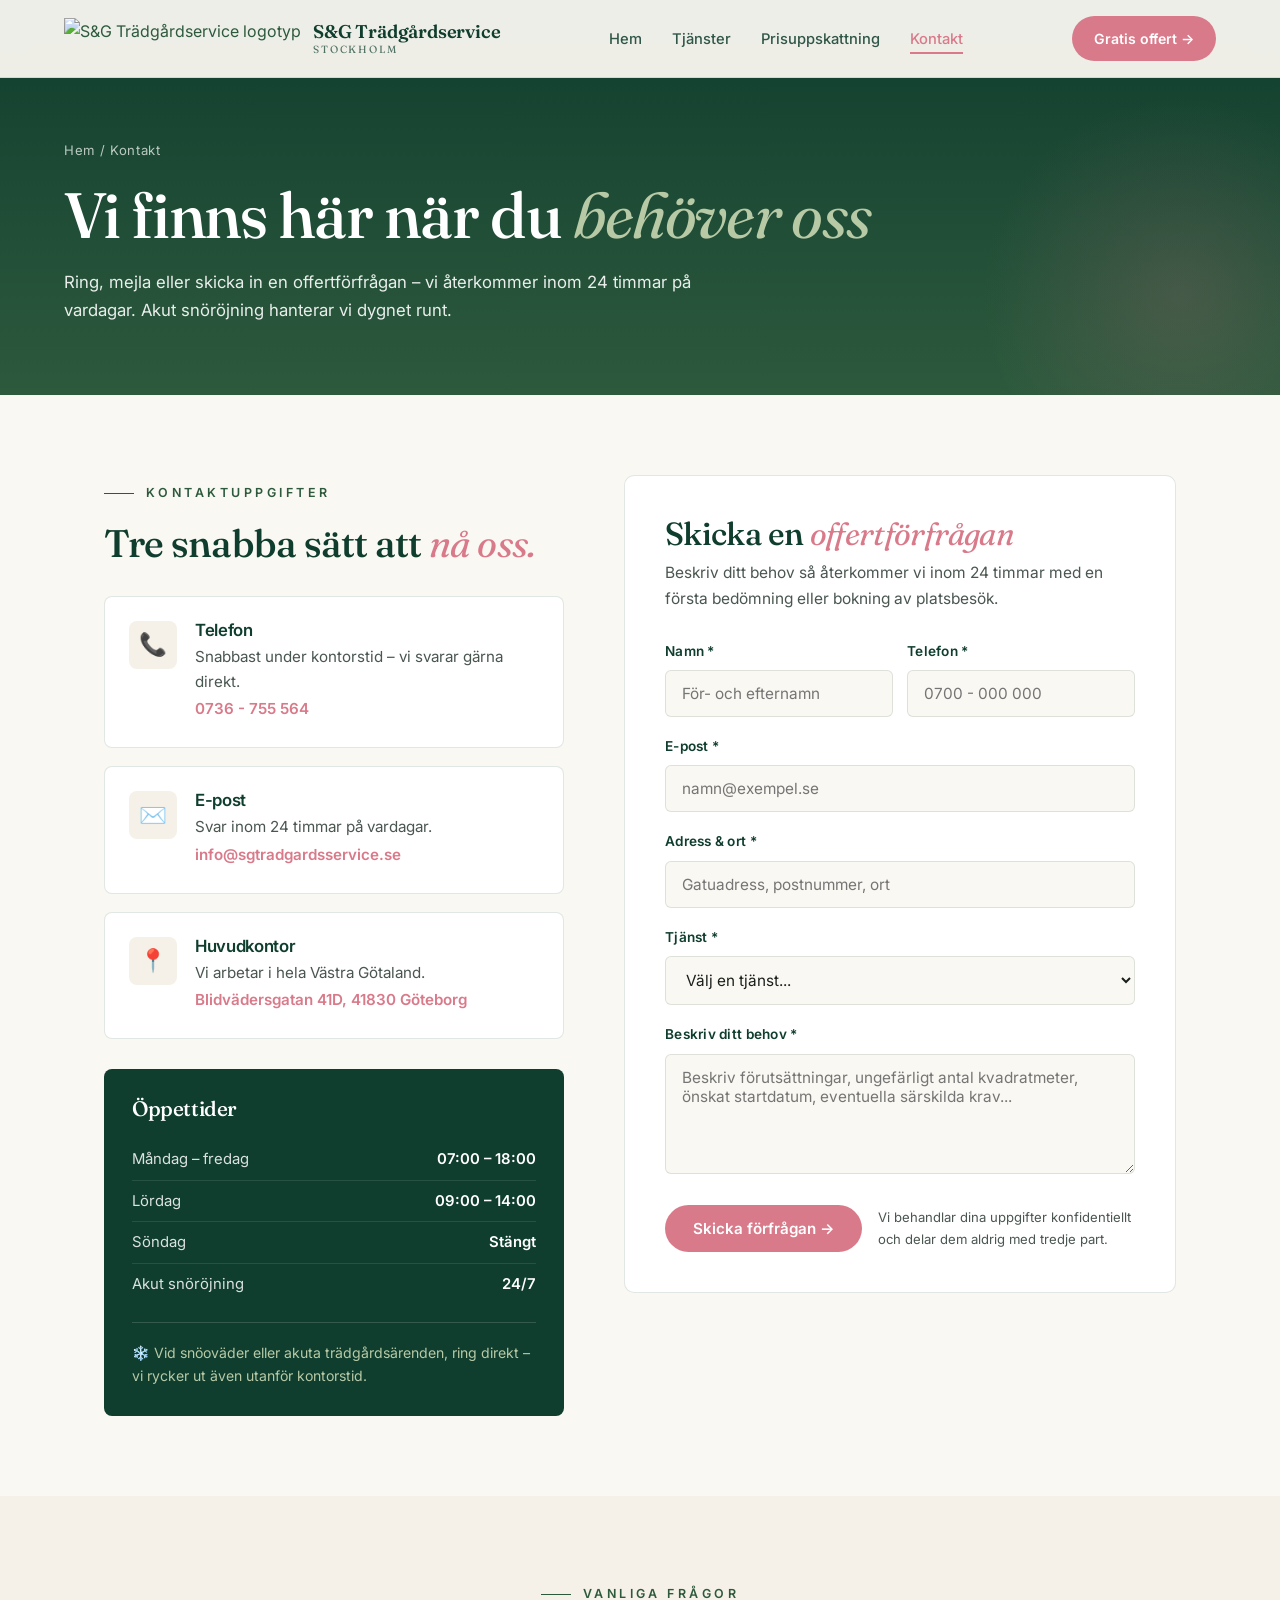
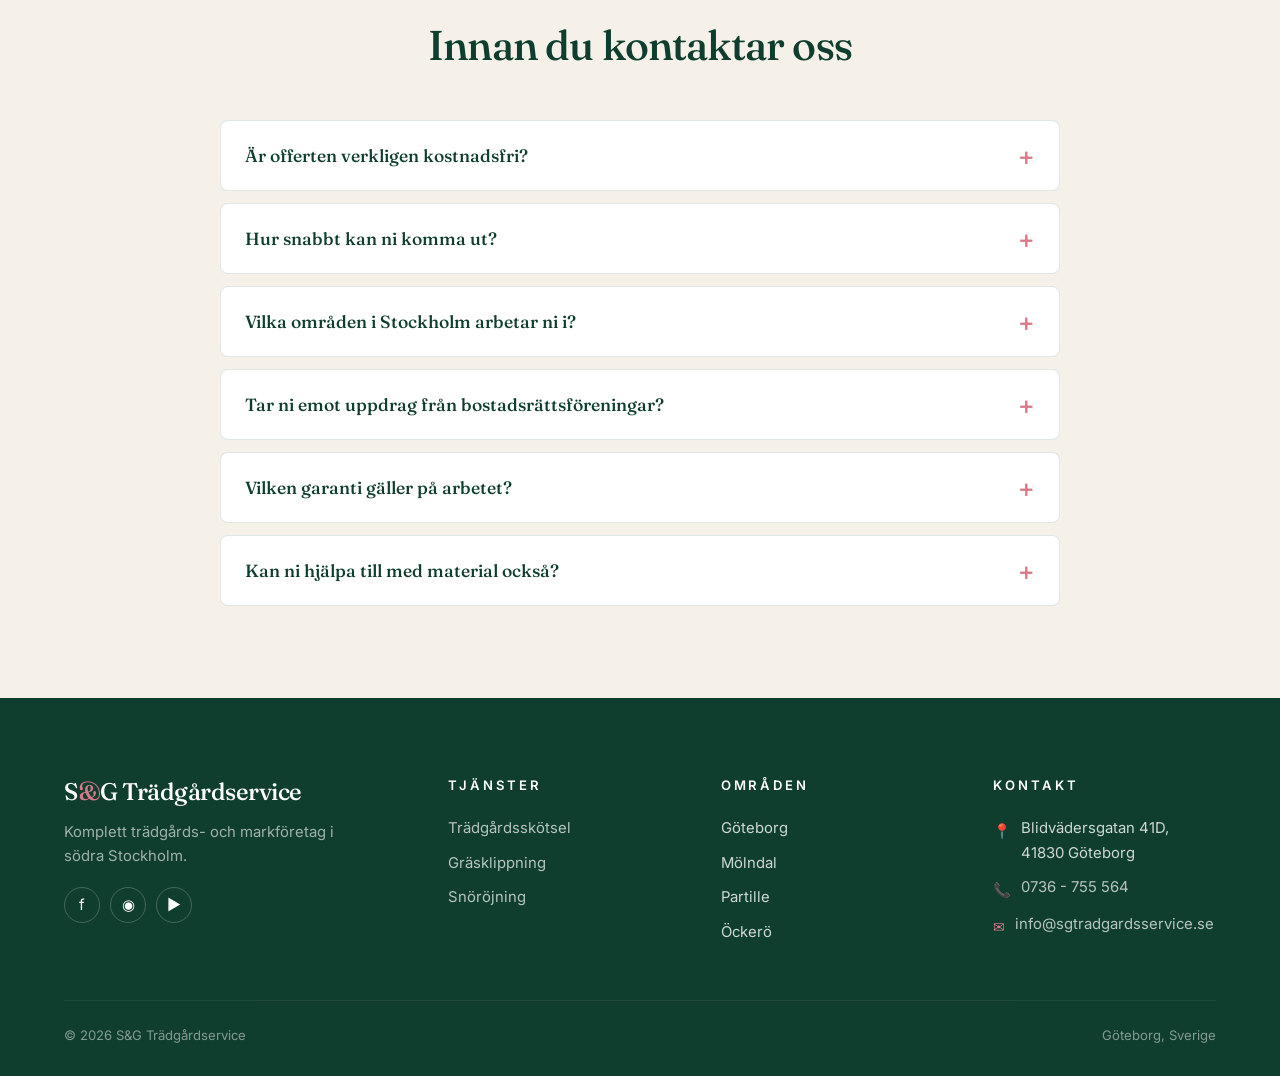
==== kontakt.html @ 467c3e5c "Add files via upload" ====
<!DOCTYPE html>
<html lang="sv">
<head>
<meta charset="UTF-8" />
<meta name="viewport" content="width=device-width, initial-scale=1.0" />
<title>Kontakta oss – S&G Trädgårdservice Stockholm</title>
<meta name="description" content="Kontakta S&G Trädgårdservice för trädgårdsskötsel, gräsklippning eller snöröjning i södra Stockholm. Ring 0736 - 755 564 eller skicka offertförfrågan." />
<link rel="preconnect" href="https://fonts.googleapis.com">
<link rel="preconnect" href="https://fonts.gstatic.com" crossorigin>
<link href="https://fonts.googleapis.com/css2?family=Fraunces:ital,opsz,wght@0,9..144,400;0,9..144,500;0,9..144,600;1,9..144,400&family=Inter:wght@300;400;500;600;700&display=swap" rel="stylesheet">
<link rel="stylesheet" href="styles.css">
<link rel="icon" type="image/png" href="logo.png">
<style>
  .contact-grid{
    max-width:1200px;margin:0 auto;padding:80px 5vw;
    display:grid;grid-template-columns:1fr 1.2fr;gap:60px;
  }

  /* CONTACT CARDS */
  .contact-cards{display:grid;gap:18px;margin-bottom:30px}
  .contact-card{
    background:#fff;border:1px solid var(--border);border-radius:8px;
    padding:24px;display:flex;gap:18px;align-items:flex-start;
    transition:border-color .2s, transform .2s;
  }
  .contact-card:hover{border-color:var(--rose);transform:translateY(-2px)}
  .contact-card__icon{
    width:48px;height:48px;border-radius:8px;background:var(--cream);
    display:flex;align-items:center;justify-content:center;font-size:1.4rem;flex-shrink:0;
  }
  .contact-card h3{font-size:1.05rem;margin-bottom:4px;font-family:'Inter',sans-serif;font-weight:600;color:var(--forest)}
  .contact-card p,.contact-card a{font-size:.95rem;color:var(--slate);text-decoration:none;margin-bottom:2px;display:block}
  .contact-card a{color:var(--rose);font-weight:600}
  .contact-card a:hover{text-decoration:underline}

  .hours-card{
    background:var(--forest);color:#fff;border-radius:8px;padding:28px;
  }
  .hours-card h3{color:#fff;font-family:'Fraunces',serif;font-size:1.3rem;margin-bottom:18px}
  .hours-card table{width:100%;border-collapse:collapse}
  .hours-card td{padding:8px 0;font-size:.93rem;color:rgba(255,255,255,.85);border-bottom:1px solid rgba(255,255,255,.1)}
  .hours-card td:last-child{text-align:right;font-weight:600;color:#fff}
  .hours-card tr:last-child td{border-bottom:none}
  .hours-card__note{
    margin-top:18px;padding-top:18px;border-top:1px solid rgba(255,255,255,.15);
    font-size:.88rem;color:var(--sage);
  }

  /* FORM */
  .form-card{
    background:#fff;border:1px solid var(--border);border-radius:10px;padding:40px;
  }
  .form-card h2{font-size:clamp(1.6rem,2.5vw,2rem);margin-bottom:8px}
  .form-card>p{color:var(--slate);margin-bottom:28px;font-size:.97rem}

  .field{margin-bottom:18px}
  .field label{display:block;font-size:.85rem;font-weight:600;color:var(--forest);margin-bottom:8px;letter-spacing:.02em}
  .field input,.field select,.field textarea{
    width:100%;padding:13px 16px;border:1.5px solid var(--border);border-radius:6px;
    font-family:inherit;font-size:.96rem;color:var(--ink);background:var(--bone);
    transition:border-color .2s, background .2s;
  }
  .field input:focus,.field select:focus,.field textarea:focus{
    outline:none;border-color:var(--rose);background:#fff;
  }
  .field textarea{resize:vertical;min-height:120px}
  .field-row{display:grid;grid-template-columns:1fr 1fr;gap:14px}
  .submit-row{display:flex;align-items:center;gap:16px;margin-top:24px;flex-wrap:wrap}
  .privacy-note{font-size:.82rem;color:var(--slate);flex:1;min-width:200px}

  /* FAQ */
  .faq{background:var(--cream);padding:80px 5vw}
  .faq__inner{max-width:840px;margin:0 auto}
  .faq__head{text-align:center;margin-bottom:50px}
  .faq__head h2{font-size:clamp(2rem,3.5vw,2.6rem)}
  details{
    background:#fff;border:1px solid var(--border);border-radius:8px;
    padding:20px 24px;margin-bottom:12px;cursor:pointer;
    transition:border-color .2s;
  }
  details[open]{border-color:var(--rose)}
  summary{
    font-family:'Fraunces',serif;font-size:1.1rem;color:var(--forest);font-weight:500;
    list-style:none;display:flex;justify-content:space-between;align-items:center;gap:20px;
  }
  summary::-webkit-details-marker{display:none}
  summary::after{
    content:"+";font-size:1.6rem;color:var(--rose);transition:transform .2s;
    font-family:'Inter',sans-serif;line-height:1;
  }
  details[open] summary::after{transform:rotate(45deg)}
  details p{color:var(--slate);font-size:.96rem;margin-top:14px;line-height:1.65}

  /* SUCCESS MSG */
  .form-success{
    display:none;background:var(--moss);color:#fff;padding:30px;border-radius:8px;text-align:center;
  }
  .form-success.show{display:block}
  .form-success h3{color:#fff;font-family:'Fraunces',serif;font-size:1.6rem;margin-bottom:10px}

  @media (max-width:900px){
    .contact-grid{grid-template-columns:1fr;gap:40px}
    .field-row{grid-template-columns:1fr}
    .form-card{padding:28px}
  }
</style>
</head>
<body>

<nav class="nav" id="nav">
  <a href="index.html" class="nav__logo">
    <img src="logo.png" alt="S&G Trädgårdservice logotyp">
    <span class="nav__logo-text">S&G Trädgårdservice<small>Stockholm</small></span>
  </a>
  <ul class="nav__menu">
    <li><a href="index.html">Hem</a></li>
    <li><a href="tjanster.html">Tjänster</a></li>
    <li><a href="offert.html">Prisuppskattning</a></li>
    <li><a href="kontakt.html" class="active">Kontakt</a></li>
  </ul>
  <a href="offert.html" class="nav__cta">Gratis offert →</a>
  <button class="nav__burger" id="burger" aria-label="Öppna meny"><span></span><span></span><span></span></button>
</nav>
<div class="nav__mobile" id="mobileMenu">
  <a href="index.html">Hem</a><a href="tjanster.html">Tjänster</a>
  <a href="offert.html">Prisuppskattning</a><a href="kontakt.html">Kontakt</a>
  <a href="offert.html" class="cta">Gratis offert</a>
</div>

<header class="page-header">
  <div class="page-header__inner">
    <div class="page-header__crumbs"><a href="index.html">Hem</a> / Kontakt</div>
    <h1>Vi finns här när du <em>behöver oss</em></h1>
    <p class="page-header__sub">Ring, mejla eller skicka in en offertförfrågan – vi återkommer inom 24 timmar på vardagar. Akut snöröjning hanterar vi dygnet runt.</p>
  </div>
</header>

<section style="background:var(--bone)">
  <div class="contact-grid">

    <!-- LEFT: contact info -->
    <div>
      <div class="section-label">Kontaktuppgifter</div>
      <h2 style="font-size:clamp(1.8rem,3vw,2.4rem);margin-bottom:30px">Tre snabba sätt att <em class="accent">nå oss.</em></h2>

      <div class="contact-cards">

        <div class="contact-card">
          <div class="contact-card__icon">📞</div>
          <div>
            <h3>Telefon</h3>
            <p>Snabbast under kontorstid – vi svarar gärna direkt.</p>
            <a href="tel:0736755564">0736 - 755 564</a>
          </div>
        </div>

        <div class="contact-card">
          <div class="contact-card__icon">✉️</div>
          <div>
            <h3>E-post</h3>
            <p>Svar inom 24 timmar på vardagar.</p>
            <a href="mailto:info@sgtradgardsservice.se">info@sgtradgardsservice.se</a>
          </div>
        </div>

        <div class="contact-card">
          <div class="contact-card__icon">📍</div>
          <div>
            <h3>Huvudkontor</h3>
            <p>Vi arbetar i hela Västra Götaland.</p>
            <a>Blidvädersgatan 41D, 41830 Göteborg</a>
          </div>
        </div>

      </div>

      <div class="hours-card">
        <h3>Öppettider</h3>
        <table>
          <tr><td>Måndag – fredag</td><td>07:00 – 18:00</td></tr>
          <tr><td>Lördag</td><td>09:00 – 14:00</td></tr>
          <tr><td>Söndag</td><td>Stängt</td></tr>
          <tr><td>Akut snöröjning</td><td>24/7</td></tr>
        </table>
        <div class="hours-card__note">
          ❄️ Vid snöoväder eller akuta trädgårdsärenden, ring direkt – vi rycker ut även utanför kontorstid.
        </div>
      </div>
    </div>

    <!-- RIGHT: form -->
    <div>
      <div class="form-card" id="formCard">
        <h2>Skicka en <em class="accent">offertförfrågan</em></h2>
        <p>Beskriv ditt behov så återkommer vi inom 24 timmar med en första bedömning eller bokning av platsbesök.</p>

        <form id="contactForm" onsubmit="return handleContact(event)">
          <div class="field-row">
            <div class="field">
              <label for="name">Namn *</label>
              <input id="name" name="name" type="text" required placeholder="För- och efternamn">
            </div>
            <div class="field">
              <label for="phone">Telefon *</label>
              <input id="phone" name="phone" type="tel" required placeholder="0700 - 000 000">
            </div>
          </div>

          <div class="field">
            <label for="email">E-post *</label>
            <input id="email" name="email" type="email" required placeholder="namn@exempel.se">
          </div>

          <div class="field">
            <label for="address">Adress & ort *</label>
            <input id="address" name="address" type="text" required placeholder="Gatuadress, postnummer, ort">
          </div>

          <div class="field">
            <label for="service">Tjänst *</label>
            <select id="service" name="service" required>
              <option value="">Välj en tjänst...</option>
              <option value="tradgardsskotsel">Trädgårdsskötsel</option>
              <option value="grasklippning">Gräsklippning</option>
              <option value="snorojning">Snöröjning</option>
              <option value="annat">Annat / Vet inte än</option>
            </select>
          </div>

          <div class="field">
            <label for="message">Beskriv ditt behov *</label>
            <textarea id="message" name="message" required placeholder="Beskriv förutsättningar, ungefärligt antal kvadratmeter, önskat startdatum, eventuella särskilda krav..."></textarea>
          </div>

          <div class="submit-row">
            <button type="submit" class="btn btn--primary">Skicka förfrågan →</button>
            <p class="privacy-note">Vi behandlar dina uppgifter konfidentiellt och delar dem aldrig med tredje part.</p>
          </div>
        </form>
      </div>

      <div class="form-success" id="formSuccess">
        <h3>✓ Tack! Vi har tagit emot din förfrågan.</h3>
        <p>Vi återkommer inom 24 timmar på vardagar. Behöver du snabbare svar, ring 0736 - 755 564.</p>
      </div>
    </div>

  </div>
</section>

<!-- FAQ -->
<section class="faq">
  <div class="faq__inner">
    <div class="faq__head">
      <div class="section-label center">Vanliga frågor</div>
      <h2>Innan du kontaktar oss</h2>
    </div>

    <details>
      <summary>Är offerten verkligen kostnadsfri?</summary>
      <p>Ja – både offert och platsbesök är helt kostnadsfria och utan förbindelse. Du bestämmer själv om du vill gå vidare efter att du fått vårt förslag.</p>
    </details>

    <details>
      <summary>Hur snabbt kan ni komma ut?</summary>
      <p>För standardärenden under kontorstid bokar vi vanligtvis in platsbesök inom 3–7 arbetsdagar. Vid akut snöröjning rycker vi ut samma dag, dygnet runt under vintersäsongen.</p>
    </details>

    <details>
      <summary>Vilka områden i Stockholm arbetar ni i?</summary>
      <p>Vi har huvudkontor i Göteborg och arbetar primärt i Västra Götaland – inklusive Göteborg, Mölndal, Partille och Öckerö. Vi tar även uppdrag i andra delar av Västra Götaland vid behov.</p>
    </details>

    <details>
      <summary>Tar ni emot uppdrag från bostadsrättsföreningar?</summary>
      <p>Absolut. En stor del av vår verksamhet är skötselavtal med BRF:er, samfälligheter och fastighetsägare. Vi tar fram skräddarsydda avtal som täcker både årstidsbundna och löpande behov.</p>
    </details>

    <details>
      <summary>Vilken garanti gäller på arbetet?</summary>
      <p>Vi lämnar 1–5 års garanti på växter och utfört arbete, beroende på tjänstens karaktär. Detaljer specificeras i offerten innan arbetet påbörjas.</p>
    </details>

    <details>
      <summary>Kan ni hjälpa till med material också?</summary>
      <p>Ja, vi säljer även det material vi själva arbetar med – som växtmaterial, sånings- och gödningsmedel, murar och marksten. Detta kan ingå i offerten om du önskar.</p>
    </details>
  </div>
</section>

<footer>
  <div class="footer__grid">
    <div class="footer__brand">
      <h3>S<span>&</span>G Trädgårdservice</h3>
      <p>Komplett trädgårds- och markföretag i södra Stockholm.</p>
      <div class="footer__social"><a href="https://www.facebook.com/61559721701689/mentions/" target="_blank" rel="noopener">f</a><a href="https://www.instagram.com/sg_tradgardsservice/" target="_blank" rel="noopener">◉</a><a href="https://www.tiktok.com/@sgtradgardsservice" target="_blank" rel="noopener">▶</a></div>
    </div>
    <div class="footer__col">
      <h4>Tjänster</h4>
      <ul>
        <li><a href="tradgardsskotsel.html">Trädgårdsskötsel</a></li>
        <li><a href="grasklippning.html">Gräsklippning</a></li>
        <li><a href="snorojning.html">Snöröjning</a></li>
      </ul>
    </div>
    <div class="footer__col">
      <h4>Områden</h4>
      <ul>
        <li>Göteborg</li><li>Mölndal</li>
        <li>Partille</li><li>Öckerö</li>
      </ul>
    </div>
    <div class="footer__col footer__contact">
      <h4>Kontakt</h4>
      <ul>
        <li><span class="icon">📍</span> Blidvädersgatan 41D, 41830 Göteborg</li>
        <li><span class="icon">📞</span> <a href="tel:0736755564">0736 - 755 564</a></li>
        <li><span class="icon">✉</span> <a href="mailto:info@sgtradgardsservice.se">info@sgtradgardsservice.se</a></li>
      </ul>
    </div>
  </div>
  <div class="footer__bottom"><div>© 2026 S&G Trädgårdservice</div><div>Göteborg, Sverige</div></div>
</footer>

<script>
  const burger=document.getElementById('burger');const mobile=document.getElementById('mobileMenu');
  burger.addEventListener('click',()=>mobile.classList.toggle('open'));
  mobile.querySelectorAll('a').forEach(a=>a.addEventListener('click',()=>mobile.classList.remove('open')));

  function handleContact(e){
    e.preventDefault();
    document.getElementById('formCard').style.display='none';
    document.getElementById('formSuccess').classList.add('show');
    window.scrollTo({top:document.getElementById('formSuccess').offsetTop-100,behavior:'smooth'});
    return false;
  }
</script>
</body>
</html>
---- styles.css ----
/* ============================================
   S&G Trädgårdservice - Shared Stylesheet
   ============================================ */

:root{
  --forest: #0f3d2e;
  --forest-deep: #082218;
  --moss: #2d5a3d;
  --leaf: #5a8f4a;
  --sage: #b8c9a6;
  --cream: #f5f1e8;
  --bone: #faf8f2;
  --ink: #1a1f1c;
  --slate: #4a5650;
  --rose: #d97a8a;
  --rose-deep: #c66578;
  --gold: #c89b3c;
  --border: rgba(15, 61, 46, 0.12);
}

*{box-sizing:border-box;margin:0;padding:0}
html{scroll-behavior:smooth}
body{
  font-family:'Inter', -apple-system, sans-serif;
  color:var(--ink);
  background:var(--bone);
  line-height:1.65;
  overflow-x:hidden;
}
h1,h2,h3,h4,h5{font-family:'Fraunces',Georgia,serif;font-weight:500;line-height:1.15;letter-spacing:-0.02em;color:var(--forest)}
em.accent{font-style:italic;color:var(--rose);font-weight:400}
a{color:var(--moss)}
img{max-width:100%;display:block}

/* ============ NAVBAR ============ */
.nav{
  position:fixed;top:0;left:0;right:0;z-index:100;
  padding:16px 5vw;
  display:flex;justify-content:space-between;align-items:center;
  background:rgba(250,248,242,0.95);
  backdrop-filter:blur(12px);
  border-bottom:1px solid var(--border);
  transition:padding .3s ease;
}
.nav.transparent{
  background:transparent;
  backdrop-filter:none;
  border-bottom:1px solid transparent;
}
.nav.transparent .nav__logo-text,
.nav.transparent .nav__menu a{color:#fff}
.nav.transparent.scrolled{
  background:rgba(250,248,242,0.95);
  backdrop-filter:blur(12px);
  border-bottom:1px solid var(--border);
}
.nav.transparent.scrolled .nav__logo-text,
.nav.transparent.scrolled .nav__menu a{color:var(--forest)}

.nav__logo{display:flex;align-items:center;gap:12px;text-decoration:none}
.nav__logo img{height:42px;width:auto}
.nav__logo-text{font-family:'Fraunces',serif;font-size:1.15rem;font-weight:600;color:var(--forest);letter-spacing:-0.01em;line-height:1.1}
.nav__logo-text small{display:block;font-size:0.65rem;font-weight:400;letter-spacing:0.18em;text-transform:uppercase;opacity:0.7;margin-top:2px}

.nav__menu{display:flex;gap:30px;list-style:none;align-items:center}
.nav__menu a{color:var(--forest);text-decoration:none;font-size:.92rem;font-weight:500;opacity:.85;transition:opacity .2s, color .2s;position:relative}
.nav__menu a:hover{opacity:1;color:var(--rose)}
.nav__menu a.active{color:var(--rose);opacity:1}
.nav__menu a.active::after{
  content:"";position:absolute;bottom:-6px;left:0;right:0;height:2px;background:var(--rose);
}
.nav__cta{
  background:var(--rose);color:#fff !important;padding:11px 22px;border-radius:999px;
  font-size:.88rem;font-weight:600;text-decoration:none;
  transition:transform .2s, background .2s;
  opacity:1 !important;
}
.nav__cta:hover{background:var(--rose-deep);transform:translateY(-1px)}

.nav__burger{
  display:none;background:none;border:none;cursor:pointer;
  width:32px;height:32px;flex-direction:column;justify-content:center;gap:5px;
}
.nav__burger span{display:block;height:2px;width:22px;background:var(--forest);transition:.3s}
.nav.transparent:not(.scrolled) .nav__burger span{background:#fff}

/* Mobile menu drawer */
.nav__mobile{
  position:fixed;inset:0;background:var(--forest);z-index:99;
  display:flex;flex-direction:column;align-items:center;justify-content:center;
  gap:24px;
  transform:translateX(100%);transition:transform .35s ease;
}
.nav__mobile.open{transform:translateX(0)}
.nav__mobile a{
  color:#fff;text-decoration:none;font-family:'Fraunces',serif;font-size:1.6rem;
}
.nav__mobile a.cta{background:var(--rose);padding:14px 28px;border-radius:999px;font-size:1.1rem;font-family:'Inter',sans-serif;font-weight:600}

/* ============ PAGE HEADER (sub-pages) ============ */
.page-header{
  padding:140px 5vw 70px;
  background:linear-gradient(180deg, var(--forest) 0%, var(--moss) 100%);
  color:#fff;
  position:relative;overflow:hidden;
}
.page-header::after{
  content:"";position:absolute;bottom:-100px;right:-100px;
  width:400px;height:400px;border-radius:50%;
  background:radial-gradient(circle, var(--rose) 0%, transparent 70%);
  opacity:0.18;
}
.page-header__inner{max-width:1200px;margin:0 auto;position:relative;z-index:1}
.page-header__crumbs{font-size:.82rem;letter-spacing:.05em;opacity:0.7;margin-bottom:16px}
.page-header__crumbs a{color:#fff;text-decoration:none}
.page-header__crumbs a:hover{color:var(--rose)}
.page-header h1{font-size:clamp(2.4rem, 5vw, 4.2rem);color:#fff;max-width:900px}
.page-header h1 em{font-style:italic;color:var(--sage);font-weight:400}
.page-header__sub{margin-top:18px;max-width:640px;opacity:0.9;font-size:1.05rem}

/* ============ SECTION LABEL ============ */
.section-label{
  font-size:.78rem;text-transform:uppercase;letter-spacing:.28em;
  color:var(--moss);margin-bottom:18px;display:inline-flex;align-items:center;gap:12px;
  font-weight:600;
}
.section-label::before{content:"";width:30px;height:1px;background:var(--moss)}
.section-label.light{color:var(--sage)}
.section-label.light::before{background:var(--sage)}
.section-label.center{justify-content:center}

/* ============ BUTTONS ============ */
.btn{
  padding:14px 28px;border-radius:999px;text-decoration:none;font-weight:600;
  font-size:.95rem;display:inline-flex;align-items:center;gap:10px;
  transition:transform .2s, background .2s, color .2s, border-color .2s;
  border:none;cursor:pointer;font-family:'Inter',sans-serif;
}
.btn--primary{background:var(--rose);color:#fff}
.btn--primary:hover{background:var(--rose-deep);transform:translateY(-2px)}
.btn--dark{background:var(--forest);color:#fff}
.btn--dark:hover{background:var(--forest-deep);transform:translateY(-2px)}
.btn--ghost{background:transparent;color:#fff;border:1px solid rgba(255,255,255,.4)}
.btn--ghost:hover{background:rgba(255,255,255,.12);border-color:#fff}
.btn--outline{background:transparent;color:var(--forest);border:1.5px solid var(--forest)}
.btn--outline:hover{background:var(--forest);color:#fff}

/* ============ FOOTER ============ */
footer{background:var(--forest);color:rgba(255,255,255,.8);padding:80px 5vw 30px;margin-top:auto}
.footer__grid{max-width:1200px;margin:0 auto;display:grid;grid-template-columns:1.5fr 1fr 1fr 1fr;gap:50px;margin-bottom:50px}
.footer__brand h3{font-family:'Fraunces',serif;color:#fff;font-size:1.5rem;margin-bottom:14px;font-weight:500}
.footer__brand h3 span{color:var(--rose)}
.footer__brand p{font-size:.93rem;opacity:.75;max-width:300px;margin-bottom:18px}
.footer__col h4{color:#fff;font-size:.82rem;letter-spacing:.22em;text-transform:uppercase;margin-bottom:18px;font-family:'Inter',sans-serif;font-weight:600}
.footer__col ul{list-style:none}
.footer__col li{padding:5px 0;font-size:.93rem}
.footer__col a{color:rgba(255,255,255,.7);text-decoration:none;transition:color .2s}
.footer__col a:hover{color:var(--rose)}
.footer__contact li{display:flex;align-items:flex-start;gap:10px}
.footer__contact .icon{color:var(--rose);font-size:.9rem;margin-top:3px;flex-shrink:0}
.footer__social{display:flex;gap:10px;margin-top:14px}
.footer__social a{
  width:36px;height:36px;border-radius:50%;border:1px solid rgba(255,255,255,.22);
  display:flex;align-items:center;justify-content:center;color:#fff;text-decoration:none;
  transition:background .2s, border-color .2s;font-size:.95rem;
}
.footer__social a:hover{background:var(--rose);border-color:var(--rose)}
.footer__bottom{max-width:1200px;margin:0 auto;border-top:1px solid rgba(255,255,255,.1);padding-top:24px;display:flex;justify-content:space-between;font-size:.82rem;opacity:.6;flex-wrap:wrap;gap:14px}

/* ============ COMMON SECTIONS ============ */
.section{padding:100px 5vw}
.section__inner{max-width:1200px;margin:0 auto}
.section--cream{background:var(--cream)}
.section--forest{background:var(--forest);color:#fff}
.section--forest h2{color:#fff}
.section--forest p{color:rgba(255,255,255,.85)}

/* Prose content (used on service detail pages) */
.prose{max-width:780px;margin:0 auto}
.prose p{font-size:1.05rem;color:var(--slate);margin-bottom:20px}
.prose h2{font-size:clamp(1.8rem,3vw,2.4rem);margin:50px 0 18px}
.prose h2:first-child{margin-top:0}
.prose h3{font-size:1.35rem;margin:32px 0 12px;color:var(--forest)}
.prose ul{list-style:none;margin:18px 0 28px}
.prose ul li{padding:8px 0 8px 28px;position:relative;color:var(--slate)}
.prose ul li::before{
  content:"";position:absolute;left:0;top:18px;
  width:14px;height:1px;background:var(--rose);
}

/* ============ MEDIA QUERIES ============ */
@media (max-width: 960px){
  .nav__menu{display:none}
  .nav__cta{display:none}
  .nav__burger{display:flex}
  .footer__grid{grid-template-columns:1fr 1fr;gap:30px}
}
@media (max-width: 540px){
  .footer__grid{grid-template-columns:1fr}
  .footer__bottom{flex-direction:column;text-align:center}
  .page-header{padding:120px 5vw 50px}
}
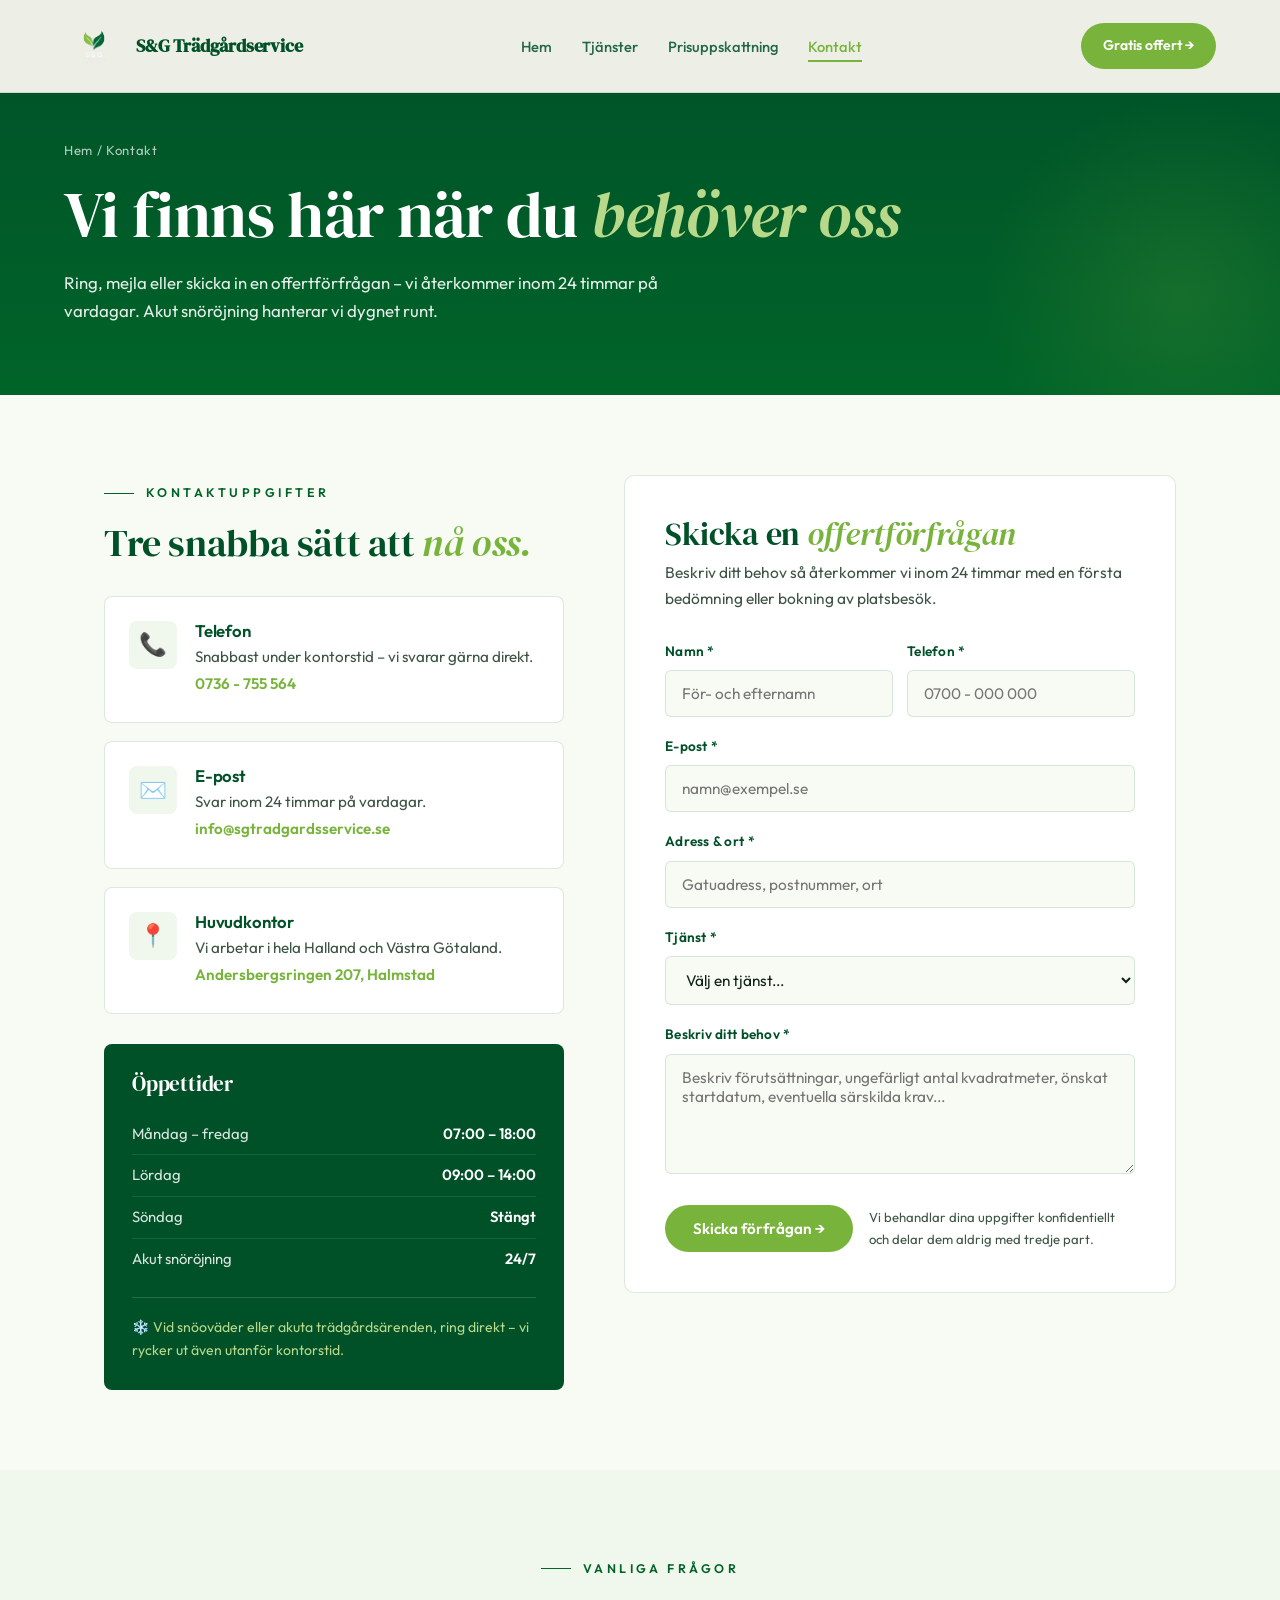
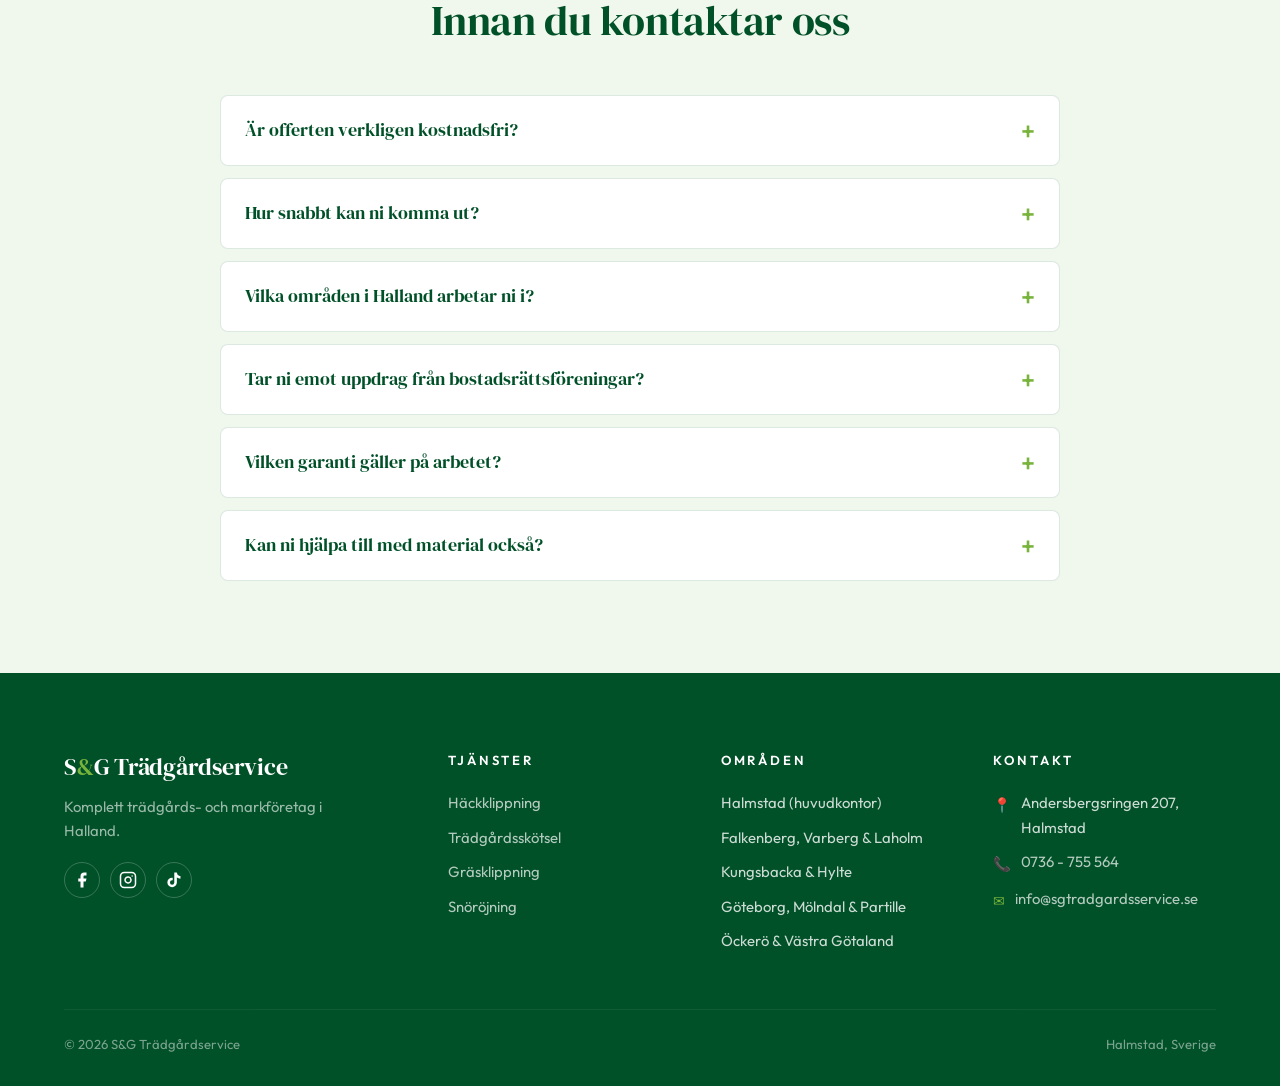
==== commit 8e4891db: "Add files via upload" ====
--- a/kontakt.html
+++ b/kontakt.html
@@ -4,12 +4,12 @@
 <meta charset="UTF-8" />
 <meta name="viewport" content="width=device-width, initial-scale=1.0" />
 <title>Kontakta oss – S&G Trädgårdservice Stockholm</title>
-<meta name="description" content="Kontakta S&G Trädgårdservice för trädgårdsskötsel, gräsklippning eller snöröjning i södra Stockholm. Ring 0736 - 755 564 eller skicka offertförfrågan." />
+<meta name="description" content="Kontakta S&G Trädgårdservice för trädgårdsskötsel, gräsklippning eller snöröjning i Halland. Ring 0736 - 755 564 eller skicka offertförfrågan." />
 <link rel="preconnect" href="https://fonts.googleapis.com">
 <link rel="preconnect" href="https://fonts.gstatic.com" crossorigin>
-<link href="https://fonts.googleapis.com/css2?family=Fraunces:ital,opsz,wght@0,9..144,400;0,9..144,500;0,9..144,600;1,9..144,400&family=Inter:wght@300;400;500;600;700&display=swap" rel="stylesheet">
+<link href="https://fonts.googleapis.com/css2?family=DM+Serif+Display:ital@0;1&family=Outfit:wght@300;400;500;600;700&display=swap" rel="stylesheet">
 <link rel="stylesheet" href="styles.css">
-<link rel="icon" type="image/png" href="logo.png">
+<link rel="icon" type="image/png" href="S_G.png">
 <style>
   .contact-grid{
     max-width:1200px;margin:0 auto;padding:80px 5vw;
@@ -28,7 +28,7 @@
     width:48px;height:48px;border-radius:8px;background:var(--cream);
     display:flex;align-items:center;justify-content:center;font-size:1.4rem;flex-shrink:0;
   }
-  .contact-card h3{font-size:1.05rem;margin-bottom:4px;font-family:'Inter',sans-serif;font-weight:600;color:var(--forest)}
+  .contact-card h3{font-size:1.05rem;margin-bottom:4px;font-family:'Outfit',sans-serif;font-weight:600;color:var(--forest)}
   .contact-card p,.contact-card a{font-size:.95rem;color:var(--slate);text-decoration:none;margin-bottom:2px;display:block}
   .contact-card a{color:var(--rose);font-weight:600}
   .contact-card a:hover{text-decoration:underline}
@@ -36,7 +36,7 @@
   .hours-card{
     background:var(--forest);color:#fff;border-radius:8px;padding:28px;
   }
-  .hours-card h3{color:#fff;font-family:'Fraunces',serif;font-size:1.3rem;margin-bottom:18px}
+  .hours-card h3{color:#fff;font-family:'DM Serif Display',serif;font-size:1.3rem;margin-bottom:18px}
   .hours-card table{width:100%;border-collapse:collapse}
   .hours-card td{padding:8px 0;font-size:.93rem;color:rgba(255,255,255,.85);border-bottom:1px solid rgba(255,255,255,.1)}
   .hours-card td:last-child{text-align:right;font-weight:600;color:#fff}
@@ -57,7 +57,7 @@
   .field label{display:block;font-size:.85rem;font-weight:600;color:var(--forest);margin-bottom:8px;letter-spacing:.02em}
   .field input,.field select,.field textarea{
     width:100%;padding:13px 16px;border:1.5px solid var(--border);border-radius:6px;
-    font-family:inherit;font-size:.96rem;color:var(--ink);background:var(--bone);
+    font-family:'Outfit',sans-serif;font-size:.96rem;color:var(--ink);background:var(--bone);
     transition:border-color .2s, background .2s;
   }
   .field input:focus,.field select:focus,.field textarea:focus{
@@ -80,13 +80,13 @@
   }
   details[open]{border-color:var(--rose)}
   summary{
-    font-family:'Fraunces',serif;font-size:1.1rem;color:var(--forest);font-weight:500;
+    font-family:'DM Serif Display',serif;font-size:1.1rem;color:var(--forest);font-weight:500;
     list-style:none;display:flex;justify-content:space-between;align-items:center;gap:20px;
   }
   summary::-webkit-details-marker{display:none}
   summary::after{
     content:"+";font-size:1.6rem;color:var(--rose);transition:transform .2s;
-    font-family:'Inter',sans-serif;line-height:1;
+    font-family:'Outfit',sans-serif;line-height:1;
   }
   details[open] summary::after{transform:rotate(45deg)}
   details p{color:var(--slate);font-size:.96rem;margin-top:14px;line-height:1.65}
@@ -96,7 +96,7 @@
     display:none;background:var(--moss);color:#fff;padding:30px;border-radius:8px;text-align:center;
   }
   .form-success.show{display:block}
-  .form-success h3{color:#fff;font-family:'Fraunces',serif;font-size:1.6rem;margin-bottom:10px}
+  .form-success h3{color:#fff;font-family:'DM Serif Display',serif;font-size:1.6rem;margin-bottom:10px}
 
   @media (max-width:900px){
     .contact-grid{grid-template-columns:1fr;gap:40px}
@@ -109,8 +109,8 @@
 
 <nav class="nav" id="nav">
   <a href="index.html" class="nav__logo">
-    <img src="logo.png" alt="S&G Trädgårdservice logotyp">
-    <span class="nav__logo-text">S&G Trädgårdservice<small>Stockholm</small></span>
+    <img src="S_G.png" style="height:60px;width:auto">
+    <span class="nav__logo-text">S&G Trädgårdservice</span>
   </a>
   <ul class="nav__menu">
     <li><a href="index.html">Hem</a></li>
@@ -167,8 +167,8 @@
           <div class="contact-card__icon">📍</div>
           <div>
             <h3>Huvudkontor</h3>
-            <p>Vi arbetar i hela Västra Götaland.</p>
-            <a>Blidvädersgatan 41D, 41830 Göteborg</a>
+            <p>Vi arbetar i hela Halland och Västra Götaland.</p>
+            <a>Andersbergsringen 207, Halmstad</a>
           </div>
         </div>
 
@@ -220,6 +220,7 @@
             <label for="service">Tjänst *</label>
             <select id="service" name="service" required>
               <option value="">Välj en tjänst...</option>
+              <option value="hackklippning">Häckklippning</option>
               <option value="tradgardsskotsel">Trädgårdsskötsel</option>
               <option value="grasklippning">Gräsklippning</option>
               <option value="snorojning">Snöröjning</option>
@@ -267,8 +268,8 @@
     </details>
 
     <details>
-      <summary>Vilka områden i Stockholm arbetar ni i?</summary>
-      <p>Vi har huvudkontor i Göteborg och arbetar primärt i Västra Götaland – inklusive Göteborg, Mölndal, Partille och Öckerö. Vi tar även uppdrag i andra delar av Västra Götaland vid behov.</p>
+      <summary>Vilka områden i Halland arbetar ni i?</summary>
+      <p>Vi har huvudkontor i Halmstad och arbetar primärt i Halland och Västra Götaland – inklusive Halmstad, Falkenberg, Varberg, Laholm, Hylte, Kungsbacka, Göteborg, Mölndal, Partille och Öckerö.</p>
     </details>
 
     <details>
@@ -292,12 +293,23 @@
   <div class="footer__grid">
     <div class="footer__brand">
       <h3>S<span>&</span>G Trädgårdservice</h3>
-      <p>Komplett trädgårds- och markföretag i södra Stockholm.</p>
-      <div class="footer__social"><a href="https://www.facebook.com/61559721701689/mentions/" target="_blank" rel="noopener">f</a><a href="https://www.instagram.com/sg_tradgardsservice/" target="_blank" rel="noopener">◉</a><a href="https://www.tiktok.com/@sgtradgardsservice" target="_blank" rel="noopener">▶</a></div>
+      <p>Komplett trädgårds- och markföretag i Halland.</p>
+      <div class="footer__social">
+        <a href="https://www.facebook.com/61559721701689/mentions/" aria-label="Facebook" target="_blank" rel="noopener">
+          <svg width="18" height="18" viewBox="0 0 24 24" fill="currentColor"><path d="M18 2h-3a5 5 0 0 0-5 5v3H7v4h3v8h4v-8h3l1-4h-4V7a1 1 0 0 1 1-1h3z"/></svg>
+        </a>
+        <a href="https://www.instagram.com/sg_tradgardsservice/" aria-label="Instagram" target="_blank" rel="noopener">
+          <svg width="18" height="18" viewBox="0 0 24 24" fill="none" stroke="currentColor" stroke-width="2" stroke-linecap="round" stroke-linejoin="round"><rect x="2" y="2" width="20" height="20" rx="5" ry="5"/><path d="M16 11.37A4 4 0 1 1 12.63 8 4 4 0 0 1 16 11.37z"/><line x1="17.5" y1="6.5" x2="17.51" y2="6.5"/></svg>
+        </a>
+        <a href="https://www.tiktok.com/@sgtradgardsservice" aria-label="TikTok" target="_blank" rel="noopener">
+          <svg width="18" height="18" viewBox="0 0 24 24" fill="currentColor"><path d="M19.59 6.69a4.83 4.83 0 0 1-3.77-4.25V2h-3.45v13.67a2.89 2.89 0 0 1-2.88 2.5 2.89 2.89 0 0 1-2.89-2.89 2.89 2.89 0 0 1 2.89-2.89c.28 0 .54.04.79.1V9.01a6.33 6.33 0 0 0-.79-.05 6.34 6.34 0 0 0-6.34 6.34 6.34 6.34 0 0 0 6.34 6.34 6.34 6.34 0 0 0 6.33-6.34V8.69a8.18 8.18 0 0 0 4.78 1.52V6.75a4.85 4.85 0 0 1-1.01-.06z"/></svg>
+        </a>
+      </div>
     </div>
     <div class="footer__col">
       <h4>Tjänster</h4>
       <ul>
+        <li><a href="hackklippning.html">Häckklippning</a></li>
         <li><a href="tradgardsskotsel.html">Trädgårdsskötsel</a></li>
         <li><a href="grasklippning.html">Gräsklippning</a></li>
         <li><a href="snorojning.html">Snöröjning</a></li>
@@ -306,20 +318,23 @@
     <div class="footer__col">
       <h4>Områden</h4>
       <ul>
-        <li>Göteborg</li><li>Mölndal</li>
-        <li>Partille</li><li>Öckerö</li>
+        <li>Halmstad (huvudkontor)</li>
+        <li>Falkenberg, Varberg &amp; Laholm</li>
+        <li>Kungsbacka &amp; Hylte</li>
+        <li>Göteborg, Mölndal &amp; Partille</li>
+        <li>Öckerö &amp; Västra Götaland</li>
       </ul>
     </div>
     <div class="footer__col footer__contact">
       <h4>Kontakt</h4>
       <ul>
-        <li><span class="icon">📍</span> Blidvädersgatan 41D, 41830 Göteborg</li>
+        <li><span class="icon">📍</span> Andersbergsringen 207, Halmstad</li>
         <li><span class="icon">📞</span> <a href="tel:0736755564">0736 - 755 564</a></li>
         <li><span class="icon">✉</span> <a href="mailto:info@sgtradgardsservice.se">info@sgtradgardsservice.se</a></li>
       </ul>
     </div>
   </div>
-  <div class="footer__bottom"><div>© 2026 S&G Trädgårdservice</div><div>Göteborg, Sverige</div></div>
+  <div class="footer__bottom"><div>© 2026 S&G Trädgårdservice</div><div>Halmstad, Sverige</div></div>
 </footer>
 
 <script>
--- a/styles.css
+++ b/styles.css
@@ -1,33 +1,37 @@
 /* ============================================
    S&G Trädgårdservice - Shared Stylesheet
+   Logo-matched identity: forest green + leaf green
    ============================================ */
 
+@import url('https://fonts.googleapis.com/css2?family=DM+Serif+Display:ital@0;1&family=Outfit:wght@300;400;500;600;700&display=swap');
+
 :root{
-  --forest: #0f3d2e;
-  --forest-deep: #082218;
-  --moss: #2d5a3d;
-  --leaf: #5a8f4a;
-  --sage: #b8c9a6;
-  --cream: #f5f1e8;
-  --bone: #faf8f2;
-  --ink: #1a1f1c;
-  --slate: #4a5650;
-  --rose: #d97a8a;
-  --rose-deep: #c66578;
-  --gold: #c89b3c;
-  --border: rgba(15, 61, 46, 0.12);
+  /* Logo-exact greens */
+  --forest: #005028;        /* dark logo green */
+  --forest-deep: #002e17;   /* deeper shade */
+  --moss: #006428;          /* primary logo green */
+  --leaf: #78b43c;          /* bright leaf logo green */
+  --sage: #b8d98a;          /* light leaf tint */
+  --cream: #f0f7ec;         /* green-tinted light bg */
+  --bone: #f7fbf4;          /* very light green-white */
+  --ink: #0e1f14;           /* near-black with green tone */
+  --slate: #3d5445;         /* green-toned body text */
+  --rose: #78b43c;          /* accent = bright leaf green (replaces pink) */
+  --rose-deep: #5a9424;     /* darker leaf accent */
+  --gold: #a8c840;          /* light yellow-green accent */
+  --border: rgba(0, 100, 40, 0.14);
 }
 
 *{box-sizing:border-box;margin:0;padding:0}
 html{scroll-behavior:smooth}
 body{
-  font-family:'Inter', -apple-system, sans-serif;
+  font-family:'Outfit', -apple-system, sans-serif;
   color:var(--ink);
   background:var(--bone);
   line-height:1.65;
   overflow-x:hidden;
 }
-h1,h2,h3,h4,h5{font-family:'Fraunces',Georgia,serif;font-weight:500;line-height:1.15;letter-spacing:-0.02em;color:var(--forest)}
+h1,h2,h3,h4,h5{font-family:'DM Serif Display',Georgia,serif;font-weight:400;line-height:1.15;letter-spacing:-0.01em;color:var(--forest)}
 em.accent{font-style:italic;color:var(--rose);font-weight:400}
 a{color:var(--moss)}
 img{max-width:100%;display:block}
@@ -58,8 +62,8 @@
 .nav.transparent.scrolled .nav__menu a{color:var(--forest)}
 
 .nav__logo{display:flex;align-items:center;gap:12px;text-decoration:none}
-.nav__logo img{height:42px;width:auto}
-.nav__logo-text{font-family:'Fraunces',serif;font-size:1.15rem;font-weight:600;color:var(--forest);letter-spacing:-0.01em;line-height:1.1}
+.nav__logo img{height:56px;width:auto}
+.nav__logo-text{font-family:'DM Serif Display',serif;font-size:1.15rem;font-weight:600;color:var(--forest);letter-spacing:-0.01em;line-height:1.1}
 .nav__logo-text small{display:block;font-size:0.65rem;font-weight:400;letter-spacing:0.18em;text-transform:uppercase;opacity:0.7;margin-top:2px}
 
 .nav__menu{display:flex;gap:30px;list-style:none;align-items:center}
@@ -93,9 +97,9 @@
 }
 .nav__mobile.open{transform:translateX(0)}
 .nav__mobile a{
-  color:#fff;text-decoration:none;font-family:'Fraunces',serif;font-size:1.6rem;
-}
-.nav__mobile a.cta{background:var(--rose);padding:14px 28px;border-radius:999px;font-size:1.1rem;font-family:'Inter',sans-serif;font-weight:600}
+  color:#fff;text-decoration:none;font-family:'DM Serif Display',serif;font-size:1.6rem;
+}
+.nav__mobile a.cta{background:var(--rose);padding:14px 28px;border-radius:999px;font-size:1.1rem;font-family:'Outfit',sans-serif;font-weight:600}
 
 /* ============ PAGE HEADER (sub-pages) ============ */
 .page-header{
@@ -134,7 +138,7 @@
   padding:14px 28px;border-radius:999px;text-decoration:none;font-weight:600;
   font-size:.95rem;display:inline-flex;align-items:center;gap:10px;
   transition:transform .2s, background .2s, color .2s, border-color .2s;
-  border:none;cursor:pointer;font-family:'Inter',sans-serif;
+  border:none;cursor:pointer;font-family:'Outfit',sans-serif;
 }
 .btn--primary{background:var(--rose);color:#fff}
 .btn--primary:hover{background:var(--rose-deep);transform:translateY(-2px)}
@@ -148,10 +152,10 @@
 /* ============ FOOTER ============ */
 footer{background:var(--forest);color:rgba(255,255,255,.8);padding:80px 5vw 30px;margin-top:auto}
 .footer__grid{max-width:1200px;margin:0 auto;display:grid;grid-template-columns:1.5fr 1fr 1fr 1fr;gap:50px;margin-bottom:50px}
-.footer__brand h3{font-family:'Fraunces',serif;color:#fff;font-size:1.5rem;margin-bottom:14px;font-weight:500}
+.footer__brand h3{font-family:'DM Serif Display',serif;color:#fff;font-size:1.5rem;margin-bottom:14px;font-weight:500}
 .footer__brand h3 span{color:var(--rose)}
 .footer__brand p{font-size:.93rem;opacity:.75;max-width:300px;margin-bottom:18px}
-.footer__col h4{color:#fff;font-size:.82rem;letter-spacing:.22em;text-transform:uppercase;margin-bottom:18px;font-family:'Inter',sans-serif;font-weight:600}
+.footer__col h4{color:#fff;font-size:.82rem;letter-spacing:.22em;text-transform:uppercase;margin-bottom:18px;font-family:'Outfit',sans-serif;font-weight:600}
 .footer__col ul{list-style:none}
 .footer__col li{padding:5px 0;font-size:.93rem}
 .footer__col a{color:rgba(255,255,255,.7);text-decoration:none;transition:color .2s}
